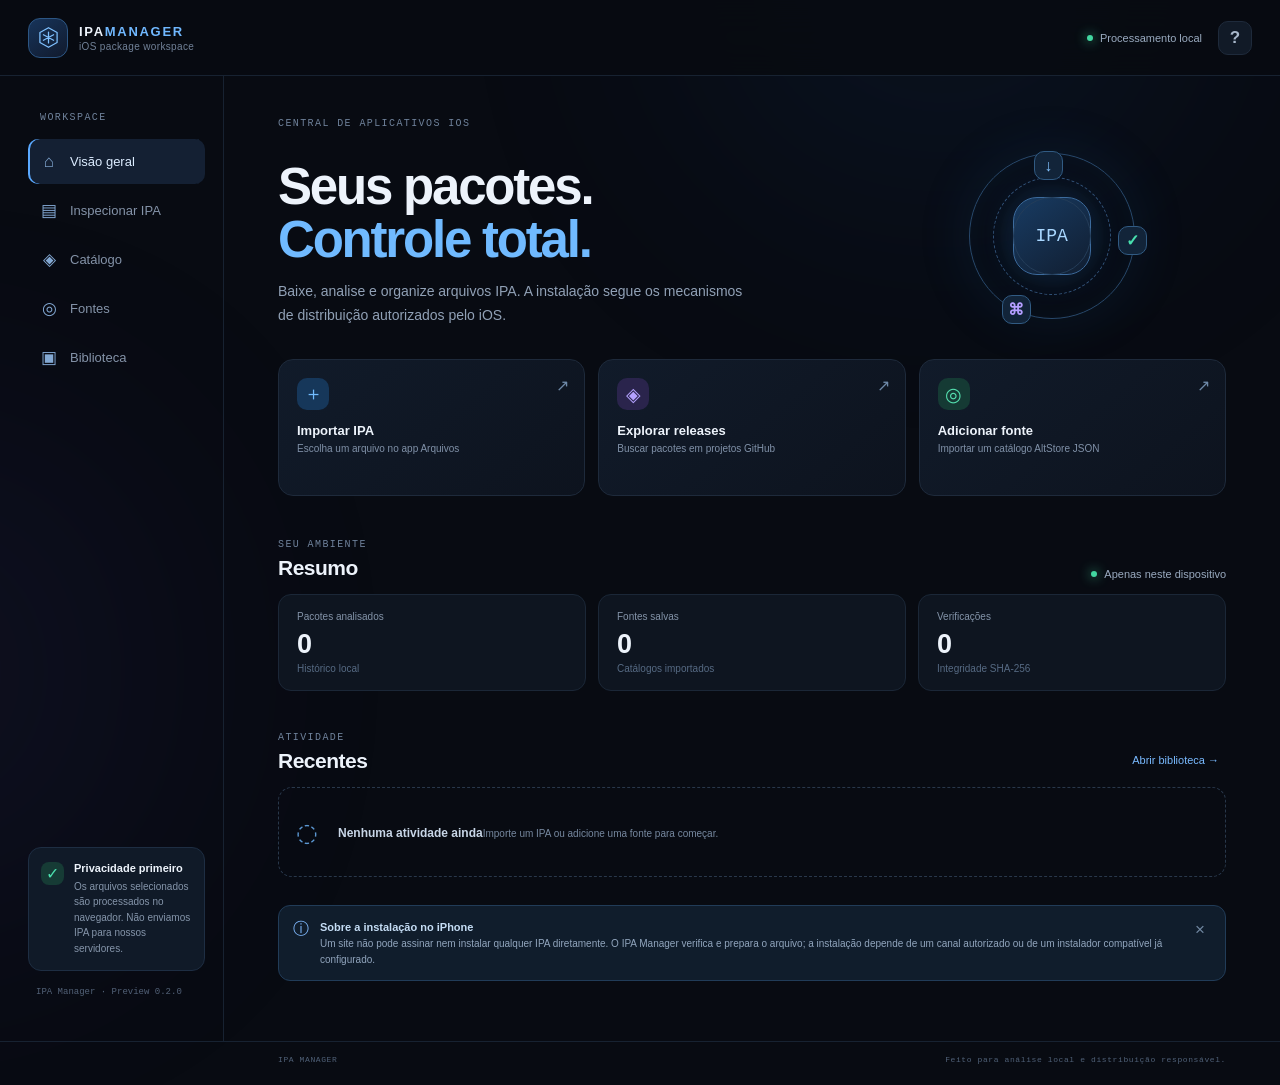
==== index.html @ 4d13b47d "feat: harden IPA engine and gate managed distribution" ====
<!doctype html>
<html lang="pt-BR">
<head>
  <meta charset="utf-8">
  <meta name="viewport" content="width=device-width, initial-scale=1, viewport-fit=cover">
  <meta name="theme-color" content="#080b12">
  <meta name="description" content="Local iOS IPA manager: inspect, extract app bundles, rebuild ZIP-based IPA packages, and share files from your browser.">
  <link rel="manifest" href="manifest.webmanifest">
  <link rel="icon" href="icon.svg" type="image/svg+xml">
  <link rel="apple-touch-icon" href="icon-180.png">
  <link rel="stylesheet" href="styles.css">
  <title>IPA Manager</title>
</head>
<body>
  <div class="ambient ambient-a"></div><div class="ambient ambient-b"></div>
  <header class="topbar">
    <a class="brand" href="#home" aria-label="IPA Manager início">
      <span class="brand-mark"><svg viewBox="0 0 32 32" aria-hidden="true"><path d="M16 3.5 27 9.7v12.6L16 28.5 5 22.3V9.7L16 3.5Z"/><path d="M16 9v14M9.5 12.5l13 7M22.5 12.5l-13 7"/></svg></span>
      <span><strong>IPA<span>MANAGER</span></strong><small>iOS package workspace</small></span>
    </a>
    <div class="top-actions"><span class="privacy-pill"><i></i> Processamento local</span><button class="icon-button" id="helpTop" aria-label="Ajuda" title="Ajuda">?</button></div>
  </header>

  <main class="shell">
    <aside class="sidebar">
      <div class="nav-label">WORKSPACE</div>
      <button class="nav-item active" data-view="home"><span class="nav-icon">⌂</span> Visão geral</button>
      <button class="nav-item" data-view="inspect"><span class="nav-icon">▤</span> Inspecionar IPA</button>
      <button class="nav-item" data-view="catalog"><span class="nav-icon">◈</span> Catálogo</button>
      <button class="nav-item" data-view="sources"><span class="nav-icon">◎</span> Fontes</button>
      <button class="nav-item" data-view="library"><span class="nav-icon">▣</span> Biblioteca</button>
      <div class="sidebar-bottom"><div class="side-note"><span class="shield">✓</span><div><b>Privacidade primeiro</b><small>Os arquivos selecionados são processados no navegador. Não enviamos IPA para nossos servidores.</small></div></div><span class="version">IPA Manager · Preview 0.2.0</span></div>
    </aside>

    <section class="content">
      <section class="view active" id="view-home">
        <div class="eyebrow">CENTRAL DE APLICATIVOS IOS</div>
        <div class="hero-row"><div><h1>Seus pacotes.<br><em>Controle total.</em></h1><p class="hero-copy">Baixe, analise e organize arquivos IPA. A instalação segue os mecanismos de distribuição autorizados pelo iOS.</p></div><div class="hero-orbit" aria-hidden="true"><div class="orbit-ring"></div><div class="orbit-core">IPA</div><span class="orbit-node node-one">↓</span><span class="orbit-node node-two">✓</span><span class="orbit-node node-three">⌘</span></div></div>
        <div class="action-grid">
          <button class="action-card" id="homeImport"><span class="action-symbol blue">＋</span><b>Importar IPA</b><small>Escolha um arquivo no app Arquivos</small><span class="card-arrow">↗</span></button>
          <button class="action-card" data-goto="catalog"><span class="action-symbol violet">◈</span><b>Explorar releases</b><small>Buscar pacotes em projetos GitHub</small><span class="card-arrow">↗</span></button>
          <button class="action-card" data-goto="sources"><span class="action-symbol green">◎</span><b>Adicionar fonte</b><small>Importar um catálogo AltStore JSON</small><span class="card-arrow">↗</span></button>
        </div>
        <div class="section-heading"><div><span class="eyebrow">SEU AMBIENTE</span><h2>Resumo</h2></div><span class="local-tag"><i></i> Apenas neste dispositivo</span></div>
        <div class="stats-grid"><div class="stat-card"><span>Pacotes analisados</span><b id="statInspected">0</b><small>Histórico local</small></div><div class="stat-card"><span>Fontes salvas</span><b id="statSources">0</b><small>Catálogos importados</small></div><div class="stat-card"><span>Verificações</span><b id="statChecks">0</b><small>Integridade SHA-256</small></div></div>
        <div class="section-heading recent-heading"><div><span class="eyebrow">ATIVIDADE</span><h2>Recentes</h2></div><button class="text-button" data-goto="library">Abrir biblioteca →</button></div>
        <div class="recent-list" id="recentList"><div class="empty-state compact"><span class="empty-icon">◌</span><div><b>Nenhuma atividade ainda</b><small>Importe um IPA ou adicione uma fonte para começar.</small></div></div></div>
        <div class="notice info-notice"><span>ⓘ</span><p><b>Sobre a instalação no iPhone</b><br>Um site não pode assinar nem instalar qualquer IPA diretamente. O IPA Manager verifica e prepara o arquivo; a instalação depende de um canal autorizado ou de um instalador compatível já configurado.</p><button class="notice-close" aria-label="Fechar aviso">×</button></div>
      </section>

      <section class="view" id="view-inspect">
        <div class="page-heading"><div><div class="eyebrow">ANÁLISE LOCAL</div><h1>Inspecionar IPA</h1><p>Leia a estrutura do pacote, os metadados e os indicadores de assinatura sem enviar o arquivo para a internet.</p></div><span class="page-icon">▤</span></div>
        <div class="dropzone" id="dropzone"><input id="ipaFile" type="file" accept=".ipa,application/octet-stream,application/zip" hidden><div class="upload-icon">↑</div><b>Selecione um arquivo IPA</b><span>Toque para abrir o app Arquivos no iPhone</span><small>O arquivo permanece no seu dispositivo · Limite recomendado: 500 MB</small><button class="primary-button" id="chooseFile">Escolher arquivo</button></div>
        <div class="file-panel hidden" id="filePanel">
          <div class="file-header"><div class="file-app-icon">IPA</div><div class="file-main"><b id="fileName">arquivo.ipa</b><small id="fileSize">—</small></div><button id="removeFile" class="icon-button" title="Remover arquivo">×</button></div>
          <div class="file-actions"><button class="secondary-button" id="saveIpa">Salvar IPA original</button><button class="primary-button" id="shareIpa">Compartilhar IPA</button></div>
          <div class="file-actions build-actions"><button class="secondary-button" id="extractApp">Extrair aplicativo (.app)</button><button class="secondary-button" id="rebuildIpa">Reconstruir IPA</button></div>
          <div id="appExportPanel" class="signature-card output-panel hidden"><strong id="appExportTitle">Bundle .app preparado</strong><p id="appExportDescription">Os arquivos serão organizados em uma pasta .app dentro de um arquivo ZIP.</p><div class="file-actions"><button class="secondary-button" id="saveAppBundle">Salvar .app.zip</button><button class="primary-button" id="shareAppBundle">Compartilhar .app.zip</button></div></div>
          <div id="rebuiltPanel" class="signature-card output-panel hidden"><strong id="rebuiltTitle">IPA reconstruído</strong><p id="rebuiltDescription">O pacote será reconstruído a partir das entradas do IPA original.</p><div class="file-actions"><button class="secondary-button" id="saveRebuiltIpa">Salvar IPA reconstruído</button><button class="primary-button" id="shareRebuiltIpa">Compartilhar IPA reconstruído</button></div><small class="output-warning">A reconstrução do contêiner não assina, re-assina nem corrige o aplicativo. A instalação continua dependendo de assinatura, provisionamento e compatibilidade aceitos pelo iOS.</small></div>
          <section class="install-assist signature-card" id="managedDistributionPanel" aria-labelledby="managedDistributionTitle">
            <div class="install-assist-heading"><div><span class="eyebrow">DISTRIBUIÇÃO OFICIAL</span><strong id="managedDistributionTitle">Instalação gerenciada pelo IPA Manager</strong></div><span class="install-state" id="managedInstallStatus">DESATIVADA</span></div>
            <p>O recurso de instalação própria depende de um aplicativo iOS nativo com MarketplaceKit, entitlement concedido pela Apple e serviços de licença e distribuição configurados. Nenhuma instalação será simulada nesta versão web.</p>
            <div class="install-option">
              <div><b>Estado da integração</b><small id="managedInstallDescription">Aguardando autorização do Alternative App Marketplace Entitlement, implementação nativa SwiftUI/MarketplaceKit e configuração do App License Delivery SDK. Até lá, o IPA Manager continua oferecendo importação, análise, extração, reconstrução e exportação local.</small></div>
              <button class="secondary-button" id="managedInstallButton" type="button" disabled aria-disabled="true">Instalação gerenciada indisponível</button>
            </div>
            <div class="installer-links">
              <a href="https://developer.apple.com/br/support/alternative-app-marketplace-br/" target="_blank" rel="noopener">Requisitos do marketplace no Brasil ↗</a>
              <a href="https://developer.apple.com/documentation/marketplacekit" target="_blank" rel="noopener">MarketplaceKit ↗</a>
              <a href="https://developer.apple.com/documentation/marketplacekit/applibrary" target="_blank" rel="noopener">AppLibrary ↗</a>
              <a href="https://developer.apple.com/documentation/AppLicenseDeliverySDK" target="_blank" rel="noopener">App License Delivery SDK ↗</a>
            </div>
            <div class="install-footnote"><b>Feature flags:</b> distribuição, instalação gerenciada, inventário de apps instalados e atualizações automáticas permanecem desabilitados em <strong>feature-flags.js</strong>. A ativação exige autorização e implementação nativa verificável; editar a flag isoladamente não habilita a instalação.</div>
          </section>
          <p class="tool-note">A extração gera um ZIP que contém a pasta <code>NomeDoApp.app/</code>; use Arquivos para descompactá-lo. Para importar em um instalador, compartilhe ou salve o arquivo <code>.ipa</code> original.</p>
          <div class="progress-track hidden" id="progressTrack"><div id="progressBar"></div></div><div class="status-line" id="fileStatus">Aguardando análise…</div>
          <div class="metadata-grid" id="metadataGrid"></div>
          <div class="section-heading inner-heading"><div><span class="eyebrow">CONTEÚDO DO PACOTE</span><h2>Estrutura</h2></div><span id="entryCount" class="count-pill">0 itens</span></div>
          <div class="entry-tools"><input id="entrySearch" type="search" placeholder="Filtrar arquivos…"><select id="entryFilter" aria-label="Filtrar tipo"><option value="all">Todos os itens</option><option value="app">App bundle</option><option value="signature">Assinatura</option><option value="plist">Property lists</option><option value="framework">Frameworks</option></select></div>
          <div class="entry-list" id="entryList"></div>
          <div class="verify-row"><div><b>Integridade SHA-256</b><small>Calcule o hash completo do IPA e compare com um valor conhecido.</small></div><button class="secondary-button" id="hashButton">Calcular hash</button></div>
          <div class="hash-result hidden" id="hashResult"><span>SHA-256</span><code id="hashValue"></code><button class="text-button" id="copyHash">Copiar</button></div>
          <div class="signature-card" id="signatureCard"></div>
        </div>
        <div class="section-heading"><div><span class="eyebrow">RECURSOS</span><h2>O que a análise consegue confirmar</h2></div></div>
        <div class="capability-grid"><div><span>01</span><b>Estrutura ZIP</b><small>Diretórios, caminhos, tamanhos e métodos de compressão.</small></div><div><span>02</span><b>Metadados</b><small>Bundle ID, versão, nome e versão mínima do iOS.</small></div><div><span>03</span><b>Indicadores</b><small>Presença de arquivos de assinatura e perfil de provisionamento.</small></div><div><span>04</span><b>Integridade</b><small>SHA-256 e CRC dos arquivos que forem lidos.</small></div></div>
      </section>

      <section class="view" id="view-catalog">
        <div class="page-heading"><div><div class="eyebrow">REPOSITÓRIOS E RELEASES</div><h1>Catálogo</h1><p>Encontre versões publicadas por desenvolvedores e projetos. Confira a origem antes de baixar.</p></div><span class="page-icon">◈</span></div>
        <div class="search-card"><label for="repoInput">Repositório GitHub</label><div class="search-line"><span class="github-mark">⌘</span><input id="repoInput" placeholder="ex.: NuvioMedia/NuvioMobile" autocomplete="off"><button class="primary-button" id="searchRepo">Buscar</button></div><div class="hint">Informe o formato proprietário/repositório. Não é necessário token para repositórios públicos.</div></div>
        <div class="quick-projects"><span class="eyebrow">PROJETO EM DESTAQUE</span><button class="project-chip" data-repo="NuvioMedia/NuvioMobile"><span class="nuvio-dot">N</span><span><b>Nuvio Mobile</b><small>Releases oficiais</small></span><span>↗</span></button></div>
        <div id="releaseResults" class="release-results"><div class="empty-state"><span class="empty-icon">⌕</span><b>Pesquise um repositório</b><small>As versões públicas e os ativos serão listados aqui.</small></div></div>
      </section>

      <section class="view" id="view-sources">
        <div class="page-heading"><div><div class="eyebrow">CATÁLOGOS COMPATÍVEIS</div><h1>Fontes</h1><p>Adicione feeds no formato AltStore JSON para consultar apps e versões. A fonte não concede autorização de instalação.</p></div><span class="page-icon">◎</span></div>
        <div class="search-card"><label for="sourceUrl">URL pública da fonte</label><div class="search-line"><span class="url-mark">↗</span><input id="sourceUrl" type="url" placeholder="https://exemplo.com/source.json" autocomplete="url"><button class="primary-button" id="addSource">Adicionar</button></div><div class="hint">Aceitamos fontes HTTPS no formato AltStore. Não insira senha, Apple ID ou token privado.</div></div>
        <div class="source-feature"><div class="source-logo">N</div><div class="source-copy"><span class="eyebrow">FONTE OFICIAL</span><b>Nuvio Mobile</b><small>Feed mantido pelo projeto NuvioMedia no GitHub.</small><code>raw.githubusercontent.com/NuvioMedia/…/store.json</code></div><button class="secondary-button" id="addNuvio">Adicionar</button></div>
        <div class="section-heading"><div><span class="eyebrow">SUAS FONTES</span><h2>Catálogos adicionados</h2></div><span class="count-pill" id="sourceCount">0 fontes</span></div>
        <div id="sourcesList" class="source-list"><div class="empty-state compact"><span class="empty-icon">◎</span><div><b>Sem fontes adicionadas</b><small>Adicione um catálogo público para listar aplicativos.</small></div></div></div>
      </section>

      <section class="view" id="view-library">
        <div class="page-heading"><div><div class="eyebrow">ARQUIVOS E HISTÓRICO</div><h1>Biblioteca</h1><p>Consulte os pacotes analisados e as fontes que você salvou neste dispositivo.</p></div><span class="page-icon">▣</span></div>
        <div class="library-tabs"><button class="active" data-library-tab="packages">Pacotes</button><button data-library-tab="sources">Fontes salvas</button><button data-library-tab="activity">Atividade</button></div>
        <div id="libraryContent"></div>
        <div class="library-foot"><button class="text-button danger-text" id="clearHistory">Limpar histórico local</button><small>Isso apaga apenas os registros deste navegador.</small></div>
      </section>

      <section class="view" id="view-help">
        <div class="page-heading"><div><div class="eyebrow">LIMITES E INSTALAÇÃO</div><h1>Central de ajuda</h1><p>O que funciona diretamente no iPhone, o que depende do iOS e como interpretar os resultados.</p></div><span class="page-icon">?</span></div>
        <div class="help-section"><h2>O IPA Manager instala um IPA sozinho?</h2><p>Não nesta versão. A instalação gerenciada está desabilitada até existir um app nativo autorizado pela Apple, com MarketplaceKit, AppLibrary e App License Delivery SDK configurados. A versão PWA continua focada em operações locais e não encaminha a instalação para ferramentas externas.</p></div>
        <div class="help-section"><h2>O que mudou no Brasil?</h2><p>A Apple passou a oferecer distribuição alternativa no Brasil com iOS 26.5. Marketplaces alternativos e distribuição pela web exigem autorização da Apple e apps autenticados/notarizados. Um catálogo JSON comum não é automaticamente um marketplace autorizado.</p><a class="external-link" href="https://developer.apple.com/support/app-distribution-in-brazil/" target="_blank" rel="noopener">Documentação para desenvolvedores da Apple ↗</a></div>
        <div class="help-section"><h2>Por que a instalação gerenciada está desabilitada?</h2><p>O Brasil permite marketplaces alternativos no iOS 26.5 ou posterior, mas a Apple exige autorização específica, inscrição empresarial no Apple Developer Program e requisitos contínuos de segurança, moderação e elegibilidade. Sem o entitlement, o aplicativo nativo e o servidor de licenças, o IPA Manager não pode apresentar uma instalação própria como funcional.</p><a class="external-link" href="https://developer.apple.com/br/support/alternative-app-marketplace-br/" target="_blank" rel="noopener">Requisitos oficiais da Apple ↗</a></div>
        <div class="help-section"><h2>O que fazem “Extrair aplicativo” e “Reconstruir IPA”?</h2><p>“Extrair aplicativo (.app)” cria um ZIP com a hierarquia completa do bundle em uma pasta de mesmo nome, por exemplo <code>Nuvio.app/</code>. O app Arquivos pode descompactar esse ZIP. “Reconstruir IPA” reempacota as entradas do IPA original em um novo contêiner ZIP, verificando o CRC-32 de cada arquivo e preservando os atributos Unix disponíveis no arquivo original. Nenhuma dessas ações assina, re-assina, instala ou repara um aplicativo.</p></div>
        <div class="help-section"><h2>O que significa “assinatura detectada”?</h2><p>Significa apenas que foram encontrados arquivos associados a assinatura, como <code>_CodeSignature/CodeResources</code> ou <code>embedded.mobileprovision</code>. O IPA Manager não valida a cadeia criptográfica da assinatura, não verifica o estado do certificado nos servidores Apple e não garante que o iOS aceitará a instalação.</p></div>
        <div class="help-section"><h2>Privacidade</h2><p>O IPA selecionado é processado localmente. As únicas operações de rede são as que você inicia para consultar repositórios, fontes e baixar arquivos. O aplicativo não solicita Apple ID, senha, certificado privado ou UDID do dispositivo.</p></div>
      </section>
    </section>
  </main>

  <nav class="mobile-nav" aria-label="Navegação principal"><button class="active" data-view="home"><span>⌂</span>Início</button><button data-view="inspect"><span>▤</span>Inspecionar</button><button data-view="catalog"><span>◈</span>Catálogo</button><button data-view="sources"><span>◎</span>Fontes</button><button data-view="library"><span>▣</span>Biblioteca</button></nav>
  <div id="toast" class="toast" role="status" aria-live="polite"></div>
  <dialog id="entryDialog" class="modal"><form method="dialog"><div class="modal-head"><div><span class="eyebrow">ARQUIVO DO IPA</span><h2 id="entryTitle">Detalhes do arquivo</h2></div><button class="icon-button" aria-label="Fechar">×</button></div><div id="entryDetails" class="modal-body"></div><div class="modal-actions"><button class="secondary-button" value="cancel">Fechar</button><button type="button" class="primary-button" id="downloadEntry">Exportar arquivo</button><button type="button" class="primary-button hidden" id="shareEntry">Compartilhar</button></div></form></dialog>
  <footer class="footer"><span>IPA MANAGER</span><span>Feito para análise local e distribuição responsável.</span></footer>
  <script src="zip-engine.js" defer></script>
  <script src="feature-flags.js" defer></script>
  <script src="app.js" defer></script>
</body>
</html>
---- styles.css ----
:root{color-scheme:dark;--bg:#080b12;--panel:#0e1420;--panel2:#111a28;--line:#1e2a3b;--text:#edf3fb;--muted:#8290a5;--blue:#57a7ff;--violet:#9a81ff;--green:#43d6a0;--red:#ff737d;--radius:18px;font-family:-apple-system,BlinkMacSystemFont,'Segoe UI',sans-serif}*{box-sizing:border-box}body{margin:0;background:var(--bg);color:var(--text);min-height:100vh;overflow-x:hidden}button,input,select{font:inherit}button{cursor:pointer;color:inherit}.ambient{position:fixed;width:420px;height:420px;filter:blur(140px);opacity:.13;pointer-events:none;z-index:-1;border-radius:50%}.ambient-a{background:#256ac6;top:-250px;right:10%}.ambient-b{background:#6146c8;bottom:2%;left:-300px}.topbar{height:76px;border-bottom:1px solid #172231;display:flex;align-items:center;justify-content:space-between;padding:0 max(28px,calc((100vw - 1400px)/2));position:sticky;top:0;z-index:5;background:#080b12ed;backdrop-filter:blur(18px)}.brand{display:flex;align-items:center;gap:11px;text-decoration:none;color:inherit}.brand-mark{width:40px;height:40px;border-radius:12px;background:linear-gradient(145deg,#17345a,#111a2d);border:1px solid #2c5684;display:grid;place-items:center}.brand-mark svg{width:25px;fill:none;stroke:#7fc1ff;stroke-width:1.6;stroke-linecap:round;stroke-linejoin:round}.brand strong{font-size:13px;letter-spacing:1.7px;display:block}.brand strong span{color:#70b8ff}.brand small{font-size:10px;letter-spacing:.35px;color:#718198;display:block;margin-top:2px}.top-actions{display:flex;align-items:center;gap:16px}.privacy-pill,.local-tag{font-size:11px;color:#9aabc0;display:flex;align-items:center;gap:7px}.privacy-pill i,.local-tag i{width:6px;height:6px;background:#42d6a0;border-radius:50%;box-shadow:0 0 12px #42d6a0}.icon-button{width:34px;height:34px;border:1px solid var(--line);border-radius:10px;background:#111a27;color:#a9b8cb;font-weight:700;font-size:17px;display:grid;place-items:center}.shell{max-width:1400px;margin:auto;display:grid;grid-template-columns:224px minmax(0,1fr);min-height:calc(100vh - 130px)}.sidebar{padding:36px 18px 28px 28px;border-right:1px solid #172231;display:flex;flex-direction:column;min-height:calc(100vh - 130px)}.nav-label,.eyebrow{color:#6f829b;font-family:ui-monospace,SFMono-Regular,Menlo,monospace;font-size:10px;letter-spacing:1.4px}.nav-label{padding:0 12px 14px}.nav-item{height:45px;border:0;background:none;text-align:left;color:#8493a8;border-radius:10px;padding:0 12px;display:flex;align-items:center;gap:12px;font-size:13px;margin:2px 0}.nav-item:hover,.nav-item.active{background:#142033;color:#dcecff}.nav-item.active{box-shadow:inset 2px 0 #5aa9ff}.nav-icon{font-size:17px;width:18px;text-align:center;color:#83a9d4}.sidebar-bottom{margin-top:auto}.side-note{padding:14px 12px;background:#101a28;border:1px solid #1e2e43;border-radius:13px;display:flex;gap:10px}.shield{width:23px;height:23px;display:grid;place-items:center;border-radius:8px;background:#163b35;color:#4ce0ae;flex:none}.side-note b{font-size:11px;display:block}.side-note small{font-size:10px;color:#8595aa;line-height:1.55;display:block;margin-top:5px}.version{display:block;color:#526177;font:9px ui-monospace,SFMono-Regular,Menlo,monospace;margin:16px 8px}.content{padding:42px 54px 60px;min-width:0}.view{display:none;max-width:1040px;margin:auto;animation:appear .22s ease}.view.active{display:block}@keyframes appear{from{opacity:0;transform:translateY(5px)}to{opacity:1;transform:none}}.hero-row{display:flex;justify-content:space-between;align-items:center;min-height:230px;padding:10px 14px 26px 0}.hero-row h1,.page-heading h1{font-size:clamp(34px,4.1vw,51px);line-height:1.04;letter-spacing:-2.2px;margin:15px 0 14px}.hero-row h1 em{font-style:normal;color:#70baff}.hero-copy{font-size:14px;line-height:1.7;color:#91a1b6;max-width:475px;margin:0}.hero-orbit{width:190px;height:190px;position:relative;margin-right:7%;display:grid;place-items:center}.orbit-ring{position:absolute;inset:12px;border:1px solid #28496c;border-radius:50%;box-shadow:0 0 55px #1b5a9a24,inset 0 0 35px #1b5a9a16}.orbit-ring:before,.orbit-ring:after{content:'';position:absolute;inset:23px;border:1px dashed #315277;border-radius:50%}.orbit-ring:after{inset:43px;border-style:solid;border-color:#243d59}.orbit-core{width:78px;height:78px;border-radius:24px;background:linear-gradient(145deg,#183b62,#111e31);border:1px solid #3c6b9d;display:grid;place-items:center;color:#a9d7ff;font:18px ui-monospace,SFMono-Regular,Menlo,monospace;box-shadow:0 0 36px #2585db40}.orbit-node{position:absolute;width:29px;height:29px;border-radius:10px;background:#122439;border:1px solid #315b83;display:grid;place-items:center;color:#83c3ff;font-weight:700}.node-one{top:10px;left:77px}.node-two{right:0;top:85px;color:#48dfae}.node-three{bottom:7px;left:45px;color:#b49eff}.action-grid{display:grid;grid-template-columns:repeat(3,1fr);gap:13px}.action-card{position:relative;text-align:left;border:1px solid var(--line);border-radius:15px;background:linear-gradient(140deg,#111b2a,#0d131e);padding:18px;min-height:137px;display:flex;flex-direction:column;align-items:flex-start;transition:.18s}.action-card:hover{border-color:#3a6289;transform:translateY(-2px)}.action-symbol{width:32px;height:32px;border-radius:10px;display:grid;place-items:center;font-size:19px;margin-bottom:13px}.action-symbol.blue{background:#16375a;color:#72bcff}.action-symbol.violet{background:#2a244c;color:#b4a1ff}.action-symbol.green{background:#153a34;color:#55e1b0}.action-card b{font-size:13px}.action-card small{color:#8091a8;font-size:10px;margin-top:5px}.card-arrow{position:absolute;right:15px;top:16px;color:#6e89a8}.section-heading{display:flex;align-items:end;justify-content:space-between;margin:37px 0 14px}.section-heading h2{font-size:21px;margin:5px 0 0;letter-spacing:-.5px}.stats-grid{display:grid;grid-template-columns:repeat(3,1fr);gap:12px}.stat-card{background:#0e1520;border:1px solid #1b2737;border-radius:13px;padding:16px 18px}.stat-card span,.stat-card small{display:block;font-size:10px;color:#8494a9}.stat-card b{font-size:27px;display:block;margin:7px 0 3px}.stat-card small{color:#566a83}.recent-heading{margin-top:35px}.text-button{border:0;background:none;color:#79baff;font-size:11px;padding:7px}.text-button:hover{text-decoration:underline}.recent-list,.source-list,.entry-list,.release-results{display:flex;flex-direction:column;gap:8px}.empty-state{border:1px dashed #29384b;border-radius:14px;min-height:180px;display:flex;flex-direction:column;align-items:center;justify-content:center;text-align:center;color:#8494a9;padding:24px}.empty-state.compact{min-height:90px;flex-direction:row;gap:12px;justify-content:flex-start;text-align:left;padding:17px}.empty-state b{font-size:12px;color:#c8d6e7}.empty-state small{font-size:10px;color:#76889f;margin-top:5px}.empty-icon{font-size:25px;color:#5c98d3;margin-bottom:8px}.compact .empty-icon{margin:0 8px 0 0}.notice{display:flex;align-items:flex-start;gap:11px;padding:13px 14px;border-radius:12px;margin-top:28px}.info-notice{background:#101d2c;border:1px solid #213c58;color:#80baff}.notice p{font-size:10px;color:#91a5bd;line-height:1.55;margin:0;flex:1}.notice p b{color:#c5ddf5;font-size:11px}.notice-close{border:0;background:none;color:#7188a2;font-size:17px}.page-heading{display:flex;justify-content:space-between;align-items:center;margin-bottom:29px}.page-heading h1{font-size:36px;margin:11px 0}.page-heading p{font-size:12px;color:#91a1b6;max-width:580px;line-height:1.7;margin:0}.page-icon{width:53px;height:53px;border-radius:16px;border:1px solid #294767;background:#132338;color:#83bfff;display:grid;place-items:center;font-size:24px}.dropzone{border:1px dashed #3b5878;border-radius:17px;min-height:238px;background:linear-gradient(145deg,#0f1b2a,#0c131e);display:flex;flex-direction:column;align-items:center;justify-content:center;gap:8px;text-align:center;padding:22px;transition:.2s}.dropzone.dragging{border-color:#6dbaff;background:#13243a}.upload-icon{width:43px;height:43px;border-radius:13px;background:#17395d;color:#8ecaff;display:grid;place-items:center;font-size:25px;margin-bottom:5px}.dropzone b{font-size:15px}.dropzone span{font-size:11px;color:#9aaac0}.dropzone small{font-size:9px;color:#677a93;margin:2px 0 8px}.primary-button,.secondary-button{border:1px solid #3470a6;background:linear-gradient(180deg,#2465a2,#1b4d7b);border-radius:9px;padding:9px 15px;color:#e4f3ff;font-size:11px;font-weight:700;white-space:nowrap}.primary-button:hover{filter:brightness(1.15)}.secondary-button{background:#142337;border-color:#304964;color:#b6d9fa}.hidden{display:none!important}.file-panel{border:1px solid var(--line);background:#0c131e;border-radius:16px;padding:19px;margin-top:16px}.file-actions{display:flex;justify-content:flex-end;gap:8px;margin:14px 0 4px}.file-header{display:flex;align-items:center;gap:12px}.file-app-icon{width:43px;height:43px;border-radius:12px;background:#17395c;border:1px solid #2e5881;display:grid;place-items:center;color:#8cc8ff;font:11px ui-monospace,SFMono-Regular,Menlo,monospace}.file-main{flex:1;min-width:0}.file-main b{display:block;font-size:13px;overflow:hidden;text-overflow:ellipsis;white-space:nowrap}.file-main small{display:block;font-size:10px;color:#7c8da4;margin-top:4px}.progress-track{height:4px;background:#1d2b3d;border-radius:5px;margin:17px 0 10px;overflow:hidden}.progress-track div{height:100%;width:0;background:#54a9ff;transition:width .15s}.status-line{font-size:10px;color:#79baff;margin:13px 0}.metadata-grid{display:grid;grid-template-columns:repeat(4,1fr);gap:8px}.meta-box{padding:11px;background:#111b29;border:1px solid #1c2c40;border-radius:10px;min-width:0}.meta-box span{font-size:9px;display:block;color:#72849b}.meta-box b{font-size:11px;display:block;margin-top:6px;word-break:break-word}.inner-heading{margin:24px 0 12px}.inner-heading h2{font-size:17px}.count-pill{border:1px solid #263a51;background:#111c2a;color:#8ca9c7;padding:5px 9px;border-radius:20px;font:9px ui-monospace,SFMono-Regular,Menlo,monospace}.entry-tools{display:flex;gap:8px;margin:10px 0}.entry-tools input,.entry-tools select,.search-line input{background:#0a111a;border:1px solid #273548;border-radius:9px;color:#e3edf8;padding:10px 12px;min-width:0;outline:none;font-size:11px}.entry-tools input{flex:1}.entry-tools select{width:155px}.entry-tools input:focus,.entry-tools select:focus,.search-line input:focus{border-color:#579ada}.entry-row{display:flex;align-items:center;gap:10px;padding:10px 12px;border-bottom:1px solid #1a2635;min-width:0}.entry-row:hover{background:#111d2b}.entry-type{width:27px;height:27px;border-radius:8px;display:grid;place-items:center;color:#8fc3f5;background:#152941;flex:none;font-size:12px}.entry-info{min-width:0;flex:1}.entry-info b{display:block;font-size:10px;overflow:hidden;text-overflow:ellipsis;white-space:nowrap}.entry-info small{display:block;color:#6f839b;font:9px ui-monospace,SFMono-Regular,Menlo,monospace;margin-top:3px}.entry-size{font:9px ui-monospace,SFMono-Regular,Menlo,monospace;color:#7b8da2;white-space:nowrap}.entry-open{border:0;background:none;color:#72b9ff;font-size:16px}.verify-row{display:flex;align-items:center;justify-content:space-between;border-top:1px solid #1d2938;margin-top:19px;padding-top:16px;gap:12px}.verify-row b{font-size:11px;display:block}.verify-row small{font-size:9px;color:#788ba3;display:block;margin-top:4px}.hash-result{margin-top:12px;background:#101c2b;border:1px solid #29435d;border-radius:10px;padding:11px;display:flex;align-items:center;gap:9px;flex-wrap:wrap}.hash-result span{font-size:9px;color:#8ca5c1}.hash-result code{font:9px ui-monospace,SFMono-Regular,Menlo,monospace;color:#a4d1ff;word-break:break-all;flex:1}.signature-card{margin-top:14px;padding:12px;border-radius:10px;background:#111b28;border:1px solid #26384d;color:#9ab0c9;font-size:10px;line-height:1.6}.signature-card strong{color:#d1e2f4}.capability-grid{display:grid;grid-template-columns:repeat(4,1fr);gap:10px}.capability-grid div{padding:13px;border:1px solid #1c2a3b;background:#0e1520;border-radius:12px}.capability-grid span{display:block;color:#5e9dd8;font:10px ui-monospace,SFMono-Regular,Menlo,monospace;margin-bottom:13px}.capability-grid b{display:block;font-size:11px}.capability-grid small{display:block;font-size:9px;line-height:1.55;color:#768ba3;margin-top:5px}.search-card{padding:18px;border:1px solid #203148;border-radius:15px;background:#0f1825}.search-card label{display:block;font-size:11px;font-weight:700;margin-bottom:10px}.search-line{display:flex;gap:9px;align-items:center}.search-line input{flex:1}.github-mark,.url-mark{width:34px;height:34px;display:grid;place-items:center;border-radius:9px;background:#16263a;color:#9fcaff;font-size:18px;flex:none}.hint{font-size:9px;color:#72849b;margin-top:9px}.quick-projects{margin:25px 0}.project-chip{display:flex;align-items:center;gap:11px;text-align:left;border:1px solid #1f3045;background:#0e1724;border-radius:12px;padding:11px 14px;margin-top:10px;width:100%;max-width:380px}.nuvio-dot{width:31px;height:31px;display:grid;place-items:center;background:#1d4e78;border-radius:9px;color:#fff;font-weight:700}.project-chip span:nth-child(2){flex:1}.project-chip b,.project-chip small{display:block}.project-chip b{font-size:11px}.project-chip small{font-size:9px;color:#7b8da4;margin-top:3px}.project-chip span:last-child{color:#79baff}.release-card,.source-card,.library-row{border:1px solid #203047;border-radius:13px;background:#0e1622;padding:14px}.release-top,.source-top{display:flex;align-items:flex-start;gap:12px}.release-title{flex:1;min-width:0}.release-title b{font-size:12px;display:block}.release-title small{font-size:9px;color:#7d8fa5;display:block;margin-top:4px}.release-badge{font:9px ui-monospace,SFMono-Regular,Menlo,monospace;color:#82c4ff;background:#142c45;border-radius:20px;padding:5px 8px}.asset-list{display:flex;flex-direction:column;gap:7px;margin-top:13px}.asset-row{display:flex;align-items:center;gap:8px;padding:8px 10px;background:#111e2d;border-radius:8px}.asset-row b{font-size:10px;flex:1;min-width:0;overflow:hidden;text-overflow:ellipsis}.asset-row small{font:9px ui-monospace,SFMono-Regular,Menlo,monospace;color:#8295ad}.asset-row a{font-size:10px;color:#78bdff;text-decoration:none;border:1px solid #31577b;border-radius:7px;padding:6px 9px}.source-feature{display:flex;gap:13px;align-items:center;padding:15px;border:1px solid #27415c;background:linear-gradient(120deg,#10243a,#111b2a);border-radius:13px;margin:15px 0 29px}.source-logo{width:39px;height:39px;background:#24639b;border-radius:12px;display:grid;place-items:center;font-weight:800}.source-copy{flex:1;min-width:0}.source-copy b,.source-copy small,.source-copy code{display:block}.source-copy b{font-size:12px;margin-top:4px}.source-copy small{font-size:9px;color:#8295aa;margin-top:3px}.source-copy code{font:8px ui-monospace,SFMono-Regular,Menlo,monospace;color:#66a9e8;margin-top:6px;overflow:hidden;text-overflow:ellipsis;white-space:nowrap}.source-card{display:flex;flex-wrap:wrap;align-items:center;gap:12px}.source-card .source-copy{flex:1}.source-card .source-copy b{margin:0}.source-card .source-copy small{word-break:break-all;line-height:1.5}.source-actions{display:flex;gap:6px}.source-actions button{font-size:10px}.library-tabs{display:flex;gap:5px;border-bottom:1px solid #243044;margin-bottom:17px}.library-tabs button{background:none;border:0;padding:10px 14px;color:#8294aa;font-size:11px;border-bottom:2px solid transparent}.library-tabs button.active{color:#a8d5ff;border-color:#65b5ff}.library-row{display:flex;align-items:center;gap:11px;margin-bottom:8px}.library-row .row-details{flex:1;min-width:0}.library-row b{font-size:11px;display:block}.library-row small{font-size:9px;color:#8292a7;display:block;margin-top:4px}.library-foot{display:flex;justify-content:space-between;align-items:center;margin-top:28px}.library-foot small{color:#647991;font-size:9px}.danger-text{color:#ff858d}.help-section{padding:18px 0;border-bottom:1px solid #1d2a3a}.help-section h2{font-size:15px;margin:0 0 9px}.help-section p,.help-section li{font-size:11px;line-height:1.75;color:#91a1b6}.help-section ol{padding-left:19px}.external-link{color:#78baff;font-size:11px;text-decoration:none}.modal{width:min(590px,calc(100% - 28px));background:#0d1520;color:var(--text);border:1px solid #2c415b;border-radius:17px;padding:20px;box-shadow:0 30px 100px #000b}.modal::backdrop{background:#02050bd9;backdrop-filter:blur(7px)}.modal-head{display:flex;align-items:flex-start;justify-content:space-between}.modal-head h2{font-size:18px;margin:6px 0 0}.modal-body{margin:18px 0;max-height:55vh;overflow:auto}.detail-line{display:flex;justify-content:space-between;gap:14px;border-bottom:1px solid #1c2b3d;padding:9px 0;font-size:10px}.detail-line span{color:#8396ad}.detail-line b{font-weight:500;text-align:right;word-break:break-all}.modal-actions{display:flex;justify-content:flex-end;gap:7px;flex-wrap:wrap}.toast{position:fixed;bottom:25px;left:50%;transform:translate(-50%,20px);opacity:0;pointer-events:none;background:#17283a;border:1px solid #355474;color:#dbedff;padding:11px 16px;border-radius:11px;font-size:11px;box-shadow:0 15px 45px #0008;z-index:20;transition:.2s;max-width:calc(100vw - 30px)}.toast.show{opacity:1;transform:translate(-50%,0)}.footer{max-width:1400px;margin:auto;padding:13px 54px 21px 278px;border-top:1px solid #172231;color:#506178;display:flex;justify-content:space-between;font:8px ui-monospace,SFMono-Regular,Menlo,monospace;letter-spacing:.6px}.mobile-nav{display:none}
@media(max-width:900px){.shell{grid-template-columns:190px}.sidebar{padding-left:18px;padding-right:12px}.content{padding:34px 28px 52px}.footer{padding-left:230px;padding-right:28px}.hero-orbit{margin-right:0;transform:scale(.85)}.capability-grid{grid-template-columns:repeat(2,1fr)}}
@media(max-width:650px){.file-actions{justify-content:stretch}.file-actions button{flex:1}.topbar{height:62px;padding:0 17px}.privacy-pill{font-size:0}.privacy-pill i{width:8px;height:8px}.top-actions{gap:11px}.shell{display:block;min-height:calc(100vh - 120px)}.sidebar{display:none}.content{padding:25px 17px 94px}.hero-row{min-height:206px;padding:6px 0 20px}.hero-row h1{font-size:37px;letter-spacing:-1.7px}.hero-copy{font-size:11px;max-width:260px}.hero-orbit{width:130px;height:145px;transform:scale(.83);margin-right:-12px}.action-grid{grid-template-columns:1fr;gap:8px}.action-card{min-height:88px;padding:13px 14px 13px 60px;justify-content:center}.action-symbol{position:absolute;left:14px;top:24px;margin:0}.action-card b{font-size:12px}.action-card small{font-size:9px}.card-arrow{right:14px;top:36px}.section-heading{margin-top:28px}.section-heading h2{font-size:18px}.stats-grid{gap:7px}.stat-card{padding:12px 10px}.stat-card span{font-size:8px}.stat-card b{font-size:23px}.stat-card small{font-size:8px}.local-tag{font-size:0}.recent-heading{margin-top:29px}.notice{margin-top:20px}.page-heading h1{font-size:30px;letter-spacing:-1.3px}.page-heading p{font-size:10px}.page-icon{width:43px;height:43px;flex:none}.dropzone{min-height:225px}.metadata-grid{grid-template-columns:repeat(2,1fr)}.entry-tools{flex-direction:column}.entry-tools select{width:100%}.entry-size{display:none}.capability-grid{grid-template-columns:repeat(2,1fr)}.search-line{flex-wrap:wrap}.search-line input{min-width:0;width:calc(100% - 82px);flex:1}.search-line .primary-button{width:100%}.github-mark,.url-mark{display:none}.source-feature{align-items:flex-start;flex-wrap:wrap}.source-copy{min-width:calc(100% - 56px);}.source-feature .secondary-button{margin-left:52px}.source-card{align-items:flex-start;flex-wrap:wrap}.source-actions{width:100%;padding-left:51px}.library-foot{align-items:flex-start;flex-direction:column;gap:5px}.footer{padding:12px 18px 85px;gap:10px;font-size:7px}.mobile-nav{display:flex;position:fixed;bottom:0;left:0;right:0;z-index:10;height:66px;padding:6px 5px max(6px,env(safe-area-inset-bottom));background:#0a111cf5;border-top:1px solid #1c2a3c;backdrop-filter:blur(18px);justify-content:space-around}.mobile-nav button{border:0;background:none;color:#6f839c;font-size:8px;display:flex;flex-direction:column;align-items:center;gap:3px;min-width:54px}.mobile-nav button span{font-size:19px}.mobile-nav button.active{color:#8dc8ff}.mobile-nav button.active span{filter:drop-shadow(0 0 7px #3c8bd0)}.toast{bottom:80px}.modal-actions .primary-button{flex:1}.privacy-pill{margin-right:0}}

/* IPA extraction and archive rebuild controls */
.build-actions{margin-top:9px;flex-wrap:wrap}
.build-actions button{flex:1;min-width:190px}
.output-panel{margin-top:12px;padding:14px}
.output-panel p{font-size:10px;line-height:1.6;color:#94a8bf;margin:7px 0 11px}
.output-panel .file-actions{margin-top:8px;flex-wrap:wrap}
.output-panel .file-actions button{flex:1;min-width:145px}
.output-warning{display:block;color:#d3a7a7;font-size:9px;line-height:1.6;margin-top:10px}
.tool-note{color:#778ba3;font-size:9px;line-height:1.6;margin:10px 1px 0}
.tool-note code{color:#a8cff5}
@media(max-width:650px){.build-actions{flex-direction:column}.build-actions button,.output-panel .file-actions button{width:100%;min-width:0}.output-panel .file-actions{flex-direction:column}}


/* Assisted installation workflow */
.install-assist{margin-top:16px;padding:16px;background:linear-gradient(145deg,#101d2d,#111a27);border-color:#2c4763}
.install-assist-heading{display:flex;align-items:center;justify-content:space-between;gap:12px;margin-bottom:8px}
.install-assist-heading .eyebrow{display:block;margin:0 0 5px;color:#70b8f5}
.install-assist-heading strong{display:block;color:#e0edfa;font-size:14px}
.install-state{font-size:8px;color:#e7c68c;background:#332b1e;border:1px solid #58472c;border-radius:30px;padding:5px 8px;white-space:nowrap}
.install-assist>p{font-size:10px;line-height:1.65;color:#9aacc0;margin:8px 0 13px}
.install-option{padding:13px;margin-top:9px;border:1px solid #263c54;border-radius:11px;background:#0c1623}
.install-option>div b{display:block;color:#d8e8f8;font-size:11px}
.install-option>div small{display:block;color:#879bb2;font-size:9px;line-height:1.65;margin-top:5px}
.install-option>button{margin-top:11px}
.install-option label{display:block;color:#9fb2c8;font-size:9px;margin:12px 0 6px}
.install-option input{width:100%;padding:10px 11px;border-radius:8px;background:#080f19;border:1px solid #30465f;color:#e3effb;font-size:11px;outline:none}
.install-option input:focus{border-color:#66aef1;box-shadow:0 0 0 2px #438ac522}
.install-option .output-warning{margin-top:8px}
.installer-links{display:flex;flex-wrap:wrap;gap:13px;margin:13px 1px 5px}
.installer-links a{font-size:9px;color:#83c2fa;text-decoration:none}
.install-footnote{margin-top:12px;padding:11px;border-radius:9px;background:#0a121d;color:#8296ae;font-size:9px;line-height:1.7}
.install-footnote b{color:#b8cee4}
.sidestore-install-button{margin:6px 0 2px;font-size:9px;padding:6px 8px}
@media(max-width:650px){.install-assist{padding:13px}.install-assist-heading{align-items:flex-start;flex-direction:column}.install-state{white-space:normal}.install-option>button{width:100%}.installer-links{flex-direction:column;gap:8px}}

/* Marketplace distribution remains visibly unavailable until Apple authorization and native implementation exist. */
.install-assist{margin-top:16px;padding:16px;background:linear-gradient(145deg,#101d2d,#111a27);border-color:#2c4763}
.install-assist-heading{display:flex;align-items:center;justify-content:space-between;gap:12px;margin-bottom:8px}
.install-assist-heading .eyebrow{display:block;margin:0 0 5px;color:#70b8f5}
.install-assist-heading strong{display:block;color:#e0edfa;font-size:14px}
.install-state{font-size:8px;color:#e7c68c;background:#332b1e;border:1px solid #58472c;border-radius:30px;padding:5px 8px;white-space:nowrap}
.install-assist>p{font-size:10px;line-height:1.65;color:#9aacc0;margin:8px 0 13px}
.install-option{padding:13px;margin-top:9px;border:1px solid #263c54;border-radius:11px;background:#0c1623}
.install-option>div b{display:block;color:#d8e8f8;font-size:11px}
.install-option>div small{display:block;color:#879bb2;font-size:9px;line-height:1.65;margin-top:5px}
.install-option>button{margin-top:11px}
.install-option>button:disabled{opacity:.55;cursor:not-allowed}
.installer-links{display:flex;flex-wrap:wrap;gap:13px;margin:13px 1px 5px}
.installer-links a{font-size:9px;color:#83c2fa;text-decoration:none}
.install-footnote{margin-top:12px;padding:11px;border-radius:9px;background:#0a121d;color:#8296ae;font-size:9px;line-height:1.7}
.install-footnote b{color:#b8cee4}
.install-footnote strong{color:#c5d8ea}
@media(max-width:650px){.install-assist{padding:13px}.install-assist-heading{align-items:flex-start;flex-direction:column}.install-state{white-space:normal}.install-option>button{width:100%}.installer-links{flex-direction:column;gap:8px}}
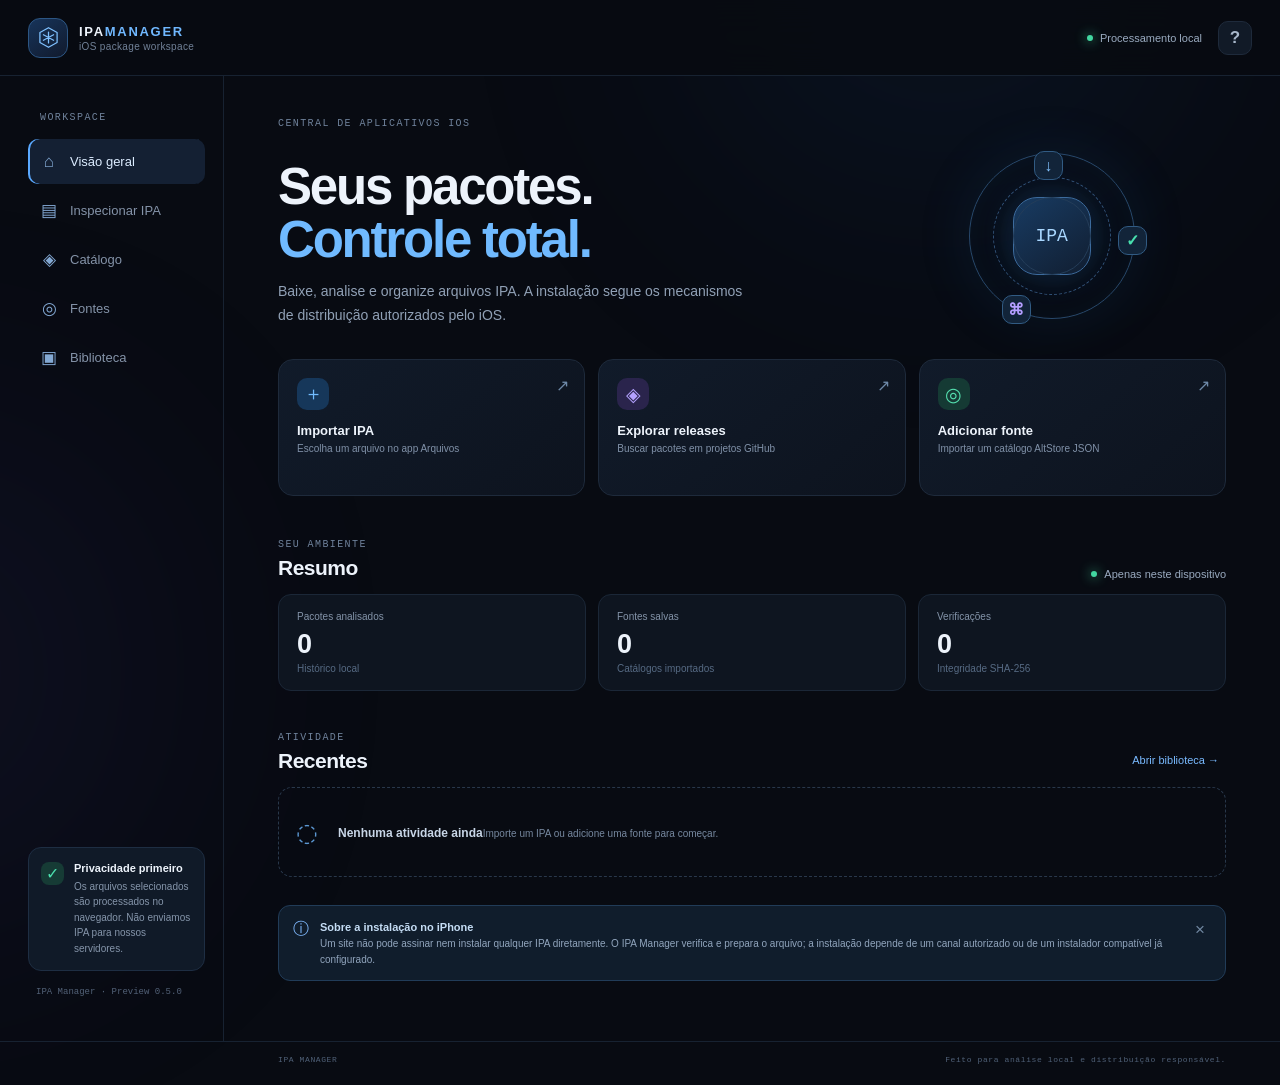
==== commit 81432e84: "feat: add download progress interface" ====
--- a/index.html
+++ b/index.html
@@ -29,10 +29,15 @@
       <button class="nav-item" data-view="catalog"><span class="nav-icon">◈</span> Catálogo</button>
       <button class="nav-item" data-view="sources"><span class="nav-icon">◎</span> Fontes</button>
       <button class="nav-item" data-view="library"><span class="nav-icon">▣</span> Biblioteca</button>
-      <div class="sidebar-bottom"><div class="side-note"><span class="shield">✓</span><div><b>Privacidade primeiro</b><small>Os arquivos selecionados são processados no navegador. Não enviamos IPA para nossos servidores.</small></div></div><span class="version">IPA Manager · Preview 0.2.0</span></div>
+      <div class="sidebar-bottom"><div class="side-note"><span class="shield">✓</span><div><b>Privacidade primeiro</b><small>Os arquivos selecionados são processados no navegador. Não enviamos IPA para nossos servidores.</small></div></div><span class="version">IPA Manager · Preview 0.5.0</span></div>
     </aside>
 
     <section class="content">
+      <div class="download-panel hidden" id="downloadPanel" aria-live="polite">
+        <div class="download-panel-head"><div><strong id="downloadTitle">Download de pacote</strong><small id="downloadStatus">Aguardando uma transferência.</small></div><button class="text-button danger-text hidden" id="cancelDownload" type="button">Cancelar</button></div>
+        <progress id="downloadProgress" max="100" value="0" aria-label="Progresso do download"></progress>
+        <div class="download-panel-foot"><small id="downloadBytes">0 B</small><a id="directDownloadLink" class="text-button hidden" target="_blank" rel="noopener noreferrer">Abrir download direto ↗</a></div>
+      </div>
       <section class="view active" id="view-home">
         <div class="eyebrow">CENTRAL DE APLICATIVOS IOS</div>
         <div class="hero-row"><div><h1>Seus pacotes.<br><em>Controle total.</em></h1><p class="hero-copy">Baixe, analise e organize arquivos IPA. A instalação segue os mecanismos de distribuição autorizados pelo iOS.</p></div><div class="hero-orbit" aria-hidden="true"><div class="orbit-ring"></div><div class="orbit-core">IPA</div><span class="orbit-node node-one">↓</span><span class="orbit-node node-two">✓</span><span class="orbit-node node-three">⌘</span></div></div>
@@ -125,6 +130,7 @@
   <dialog id="entryDialog" class="modal"><form method="dialog"><div class="modal-head"><div><span class="eyebrow">ARQUIVO DO IPA</span><h2 id="entryTitle">Detalhes do arquivo</h2></div><button class="icon-button" aria-label="Fechar">×</button></div><div id="entryDetails" class="modal-body"></div><div class="modal-actions"><button class="secondary-button" value="cancel">Fechar</button><button type="button" class="primary-button" id="downloadEntry">Exportar arquivo</button><button type="button" class="primary-button hidden" id="shareEntry">Compartilhar</button></div></form></dialog>
   <footer class="footer"><span>IPA MANAGER</span><span>Feito para análise local e distribuição responsável.</span></footer>
   <script src="zip-engine.js" defer></script>
+  <script src="download-engine.js" defer></script>
   <script src="feature-flags.js" defer></script>
   <script src="app.js" defer></script>
 </body>
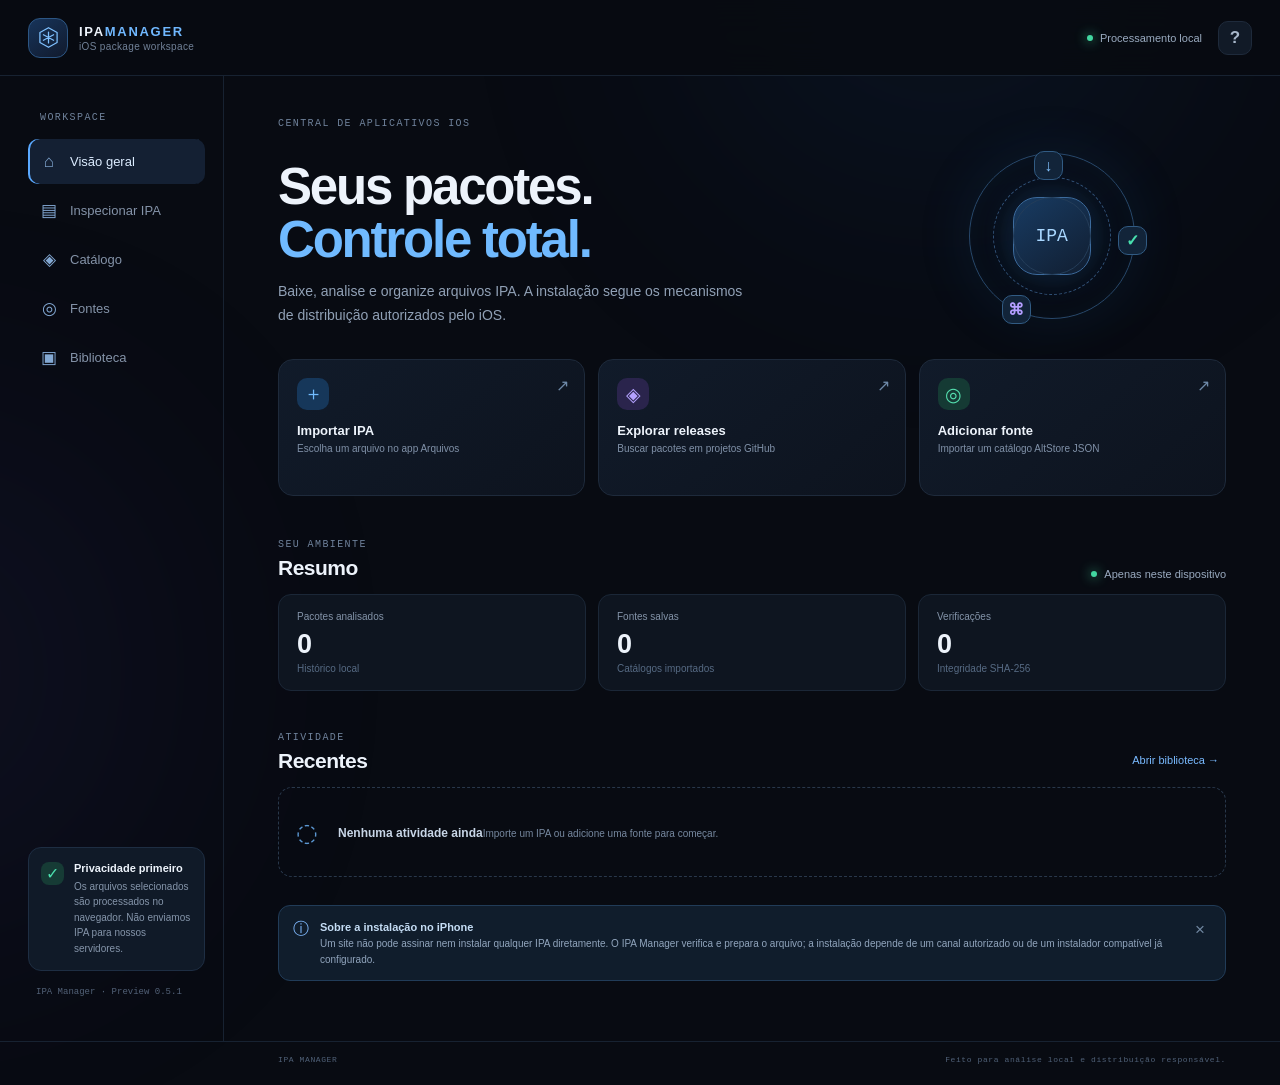
==== commit 7b9b6d32: "fix: surface download fallback and file import on iPhone" ====
--- a/index.html
+++ b/index.html
@@ -29,14 +29,17 @@
       <button class="nav-item" data-view="catalog"><span class="nav-icon">◈</span> Catálogo</button>
       <button class="nav-item" data-view="sources"><span class="nav-icon">◎</span> Fontes</button>
       <button class="nav-item" data-view="library"><span class="nav-icon">▣</span> Biblioteca</button>
-      <div class="sidebar-bottom"><div class="side-note"><span class="shield">✓</span><div><b>Privacidade primeiro</b><small>Os arquivos selecionados são processados no navegador. Não enviamos IPA para nossos servidores.</small></div></div><span class="version">IPA Manager · Preview 0.5.0</span></div>
+      <div class="sidebar-bottom"><div class="side-note"><span class="shield">✓</span><div><b>Privacidade primeiro</b><small>Os arquivos selecionados são processados no navegador. Não enviamos IPA para nossos servidores.</small></div></div><span class="version">IPA Manager · Preview 0.5.1</span></div>
     </aside>
 
     <section class="content">
       <div class="download-panel hidden" id="downloadPanel" aria-live="polite">
         <div class="download-panel-head"><div><strong id="downloadTitle">Download de pacote</strong><small id="downloadStatus">Aguardando uma transferência.</small></div><button class="text-button danger-text hidden" id="cancelDownload" type="button">Cancelar</button></div>
         <progress id="downloadProgress" max="100" value="0" aria-label="Progresso do download"></progress>
-        <div class="download-panel-foot"><small id="downloadBytes">0 B</small><a id="directDownloadLink" class="text-button hidden" target="_blank" rel="noopener noreferrer">Abrir download direto ↗</a></div>
+        <div class="download-panel-actions"><button class="secondary-button hidden" id="saveDownloadedFile" type="button">Salvar em Arquivos</button><button class="primary-button hidden" id="shareDownloadedFile" type="button">Compartilhar</button></div>
+        <div class="download-panel-foot"><small id="downloadBytes">0 B</small><a id="directDownloadLink" class="text-button hidden" target="_blank" rel="noopener noreferrer">Baixar pelo Safari ↗</a></div>
+        <p class="download-tip">O Safari pode baixar o IPA mesmo quando o servidor bloqueia a leitura por JavaScript. Após salvar, importe-o pelo app Arquivos para analisar.</p>
+        <button class="secondary-button" id="importDownloadedFile" type="button">Importar IPA salvo</button>
       </div>
       <section class="view active" id="view-home">
         <div class="eyebrow">CENTRAL DE APLICATIVOS IOS</div>
--- a/styles.css
+++ b/styles.css
@@ -55,3 +55,41 @@
 .install-footnote b{color:#b8cee4}
 .install-footnote strong{color:#c5d8ea}
 @media(max-width:650px){.install-assist{padding:13px}.install-assist-heading{align-items:flex-start;flex-direction:column}.install-state{white-space:normal}.install-option>button{width:100%}.installer-links{flex-direction:column;gap:8px}}
+
+
+/* Remote download manager */
+.download-panel {
+  display: grid;
+  gap: 10px;
+  margin: 0 0 18px;
+  padding: 14px 16px;
+  border: 1px solid rgba(84, 169, 255, .28);
+  border-radius: 14px;
+  background: linear-gradient(135deg, rgba(20, 43, 68, .9), rgba(12, 22, 36, .92));
+}
+.download-panel.hidden { display: none; }
+.download-panel-head,
+.download-panel-foot {
+  display: flex;
+  align-items: center;
+  justify-content: space-between;
+  gap: 12px;
+}
+.download-panel-head > div { display: grid; gap: 4px; min-width: 0; }
+.download-panel-head strong { color: #e7f2ff; font-size: 13px; }
+.download-panel-head small,
+.download-panel-foot small { color: #91a7bd; font-size: 11px; overflow-wrap: anywhere; }
+.download-panel progress { width: 100%; height: 7px; accent-color: #54a9ff; }
+.download-panel-foot a { color: #82c2ff; text-decoration: none; font-size: 11px; }
+.asset-actions { display: flex; flex-wrap: wrap; align-items: center; gap: 8px; }
+.asset-actions a { color: #82c2ff; font-size: 10px; text-decoration: none; white-space: nowrap; }
+.asset-actions .secondary-button { white-space: nowrap; }
+@media (max-width: 640px) {
+  .download-panel { padding: 12px; }
+  .asset-actions { width: 100%; }
+  .asset-actions .secondary-button { min-height: 36px; }
+}
+
+.download-panel-actions { display: flex; flex-wrap: wrap; gap: 8px; }
+.download-panel-actions button { min-width: 132px; }
+@media (max-width: 420px) { .download-panel-actions button { flex: 1 1 100%; } }
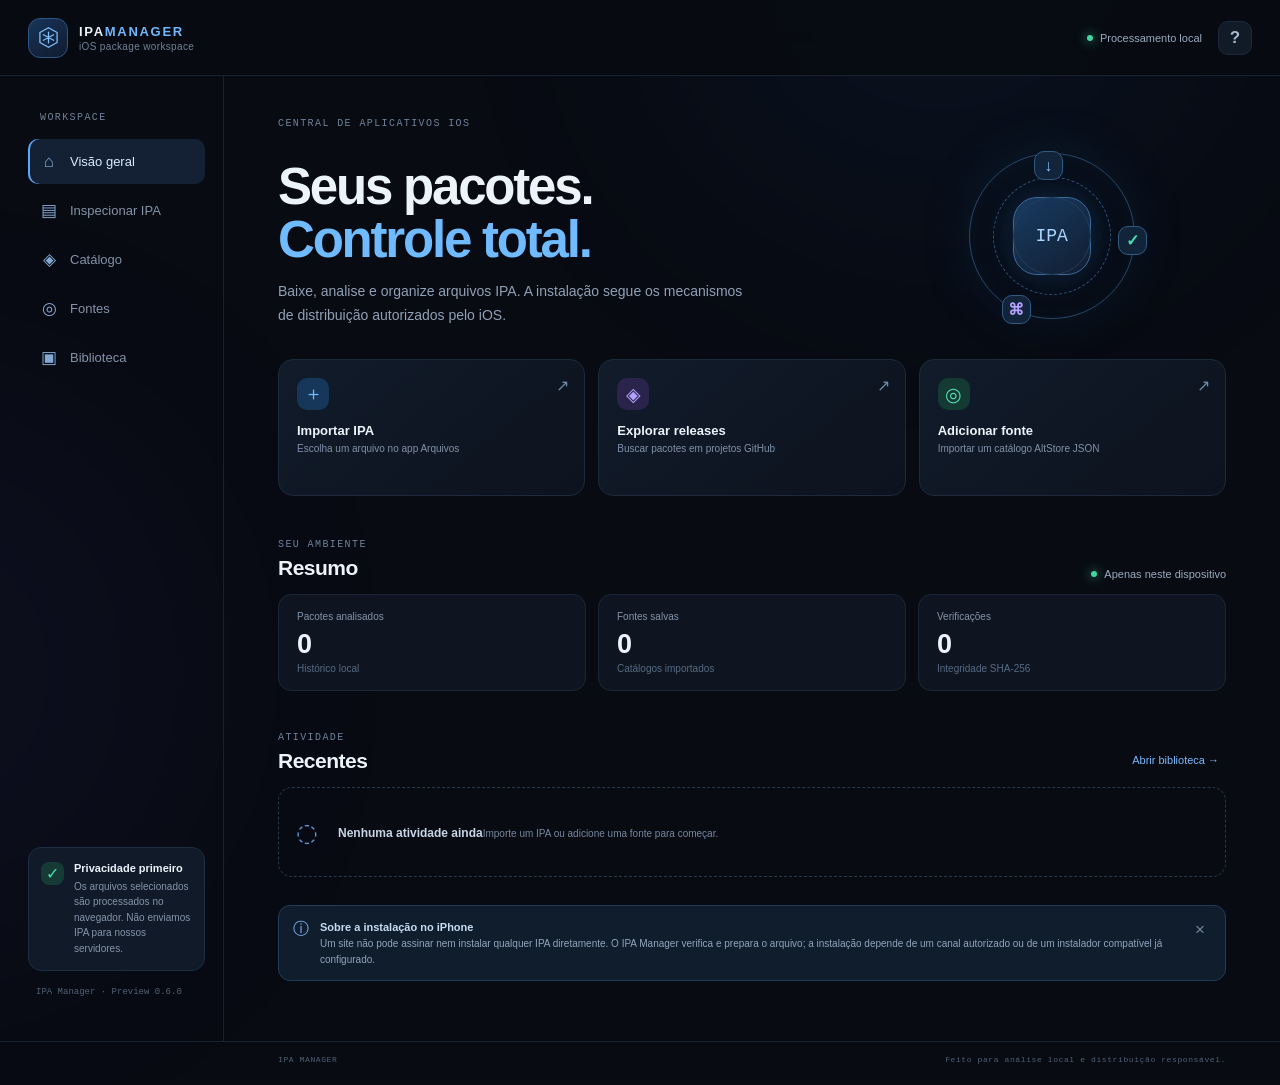
==== commit bd89bb5b: "ui: add signature diagnostic card for imported IPA" ====
--- a/index.html
+++ b/index.html
@@ -29,7 +29,7 @@
       <button class="nav-item" data-view="catalog"><span class="nav-icon">◈</span> Catálogo</button>
       <button class="nav-item" data-view="sources"><span class="nav-icon">◎</span> Fontes</button>
       <button class="nav-item" data-view="library"><span class="nav-icon">▣</span> Biblioteca</button>
-      <div class="sidebar-bottom"><div class="side-note"><span class="shield">✓</span><div><b>Privacidade primeiro</b><small>Os arquivos selecionados são processados no navegador. Não enviamos IPA para nossos servidores.</small></div></div><span class="version">IPA Manager · Preview 0.5.1</span></div>
+      <div class="sidebar-bottom"><div class="side-note"><span class="shield">✓</span><div><b>Privacidade primeiro</b><small>Os arquivos selecionados são processados no navegador. Não enviamos IPA para nossos servidores.</small></div></div><span class="version">IPA Manager · Preview 0.6.0</span></div>
     </aside>
 
     <section class="content">
@@ -89,6 +89,12 @@
           <div class="verify-row"><div><b>Integridade SHA-256</b><small>Calcule o hash completo do IPA e compare com um valor conhecido.</small></div><button class="secondary-button" id="hashButton">Calcular hash</button></div>
           <div class="hash-result hidden" id="hashResult"><span>SHA-256</span><code id="hashValue"></code><button class="text-button" id="copyHash">Copiar</button></div>
           <div class="signature-card" id="signatureCard"></div>
+          <section class="signature-card signature-audit hidden" id="signatureAuditPanel" aria-labelledby="signatureAuditHeading">
+            <div class="signature-audit-heading"><div><strong id="signatureAuditHeading">Integridade da assinatura do executável</strong><small>Auditoria local de páginas Mach-O / CodeDirectory</small></div><button id="verifySignature" type="button" class="secondary-button">Verificar integridade do executável</button></div>
+            <p class="signature-audit-status" id="signatureAuditStatus" role="status">Aguardando verificação</p>
+            <div id="signatureAuditResults"></div>
+            <p class="signature-disclaimer">Não substitui validação de CMS, certificados Apple, perfis ou verificação pelo iOS. Hashes conferindo não provam que um IPA pode ser instalado.</p>
+          </section>
         </div>
         <div class="section-heading"><div><span class="eyebrow">RECURSOS</span><h2>O que a análise consegue confirmar</h2></div></div>
         <div class="capability-grid"><div><span>01</span><b>Estrutura ZIP</b><small>Diretórios, caminhos, tamanhos e métodos de compressão.</small></div><div><span>02</span><b>Metadados</b><small>Bundle ID, versão, nome e versão mínima do iOS.</small></div><div><span>03</span><b>Indicadores</b><small>Presença de arquivos de assinatura e perfil de provisionamento.</small></div><div><span>04</span><b>Integridade</b><small>SHA-256 e CRC dos arquivos que forem lidos.</small></div></div>
@@ -134,6 +140,7 @@
   <footer class="footer"><span>IPA MANAGER</span><span>Feito para análise local e distribuição responsável.</span></footer>
   <script src="zip-engine.js" defer></script>
   <script src="download-engine.js" defer></script>
+  <script src="signature-engine.js" defer></script>
   <script src="feature-flags.js" defer></script>
   <script src="app.js" defer></script>
 </body>
--- a/styles.css
+++ b/styles.css
@@ -93,3 +93,10 @@
 .download-panel-actions { display: flex; flex-wrap: wrap; gap: 8px; }
 .download-panel-actions button { min-width: 132px; }
 @media (max-width: 420px) { .download-panel-actions button { flex: 1 1 100%; } }
+
+/* Preview 0.5.1: reliable native browser downloads on iOS. */
+.direct-download-link { display:inline-flex; align-items:center; justify-content:center; text-decoration:none; white-space:nowrap; }
+.download-tip { color:#91a7bd; font-size:11px; line-height:1.5; margin:0; }
+.download-panel { scroll-margin-top:20px; }
+.asset-actions > a.primary-button { color:#e7f2ff; }
+@media (max-width:640px) { .direct-download-link { min-height:38px; } .asset-actions > button { white-space:normal; } }
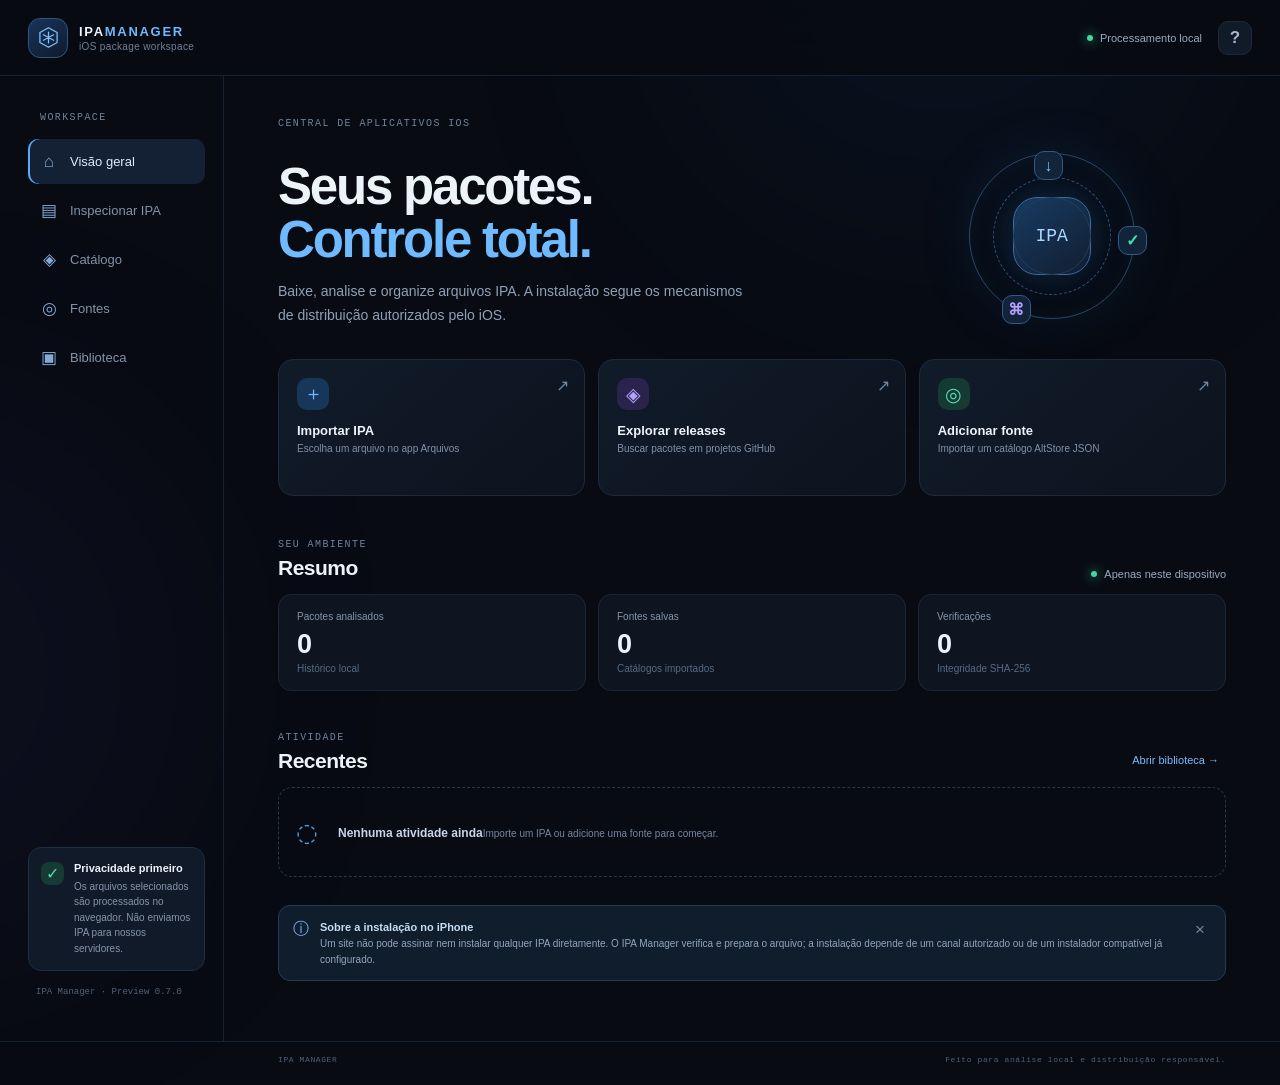
==== commit b381a733: "ui: add provisioning inspector and sanitized JSON report" ====
--- a/index.html
+++ b/index.html
@@ -29,7 +29,7 @@
       <button class="nav-item" data-view="catalog"><span class="nav-icon">◈</span> Catálogo</button>
       <button class="nav-item" data-view="sources"><span class="nav-icon">◎</span> Fontes</button>
       <button class="nav-item" data-view="library"><span class="nav-icon">▣</span> Biblioteca</button>
-      <div class="sidebar-bottom"><div class="side-note"><span class="shield">✓</span><div><b>Privacidade primeiro</b><small>Os arquivos selecionados são processados no navegador. Não enviamos IPA para nossos servidores.</small></div></div><span class="version">IPA Manager · Preview 0.6.0</span></div>
+      <div class="sidebar-bottom"><div class="side-note"><span class="shield">✓</span><div><b>Privacidade primeiro</b><small>Os arquivos selecionados são processados no navegador. Não enviamos IPA para nossos servidores.</small></div></div><span class="version">IPA Manager · Preview 0.7.0</span></div>
     </aside>
 
     <section class="content">
@@ -95,6 +95,16 @@
             <div id="signatureAuditResults"></div>
             <p class="signature-disclaimer">Não substitui validação de CMS, certificados Apple, perfis ou verificação pelo iOS. Hashes conferindo não provam que um IPA pode ser instalado.</p>
           </section>
+          <section class="signature-card provisioning-panel hidden" id="provisioningPanel" aria-labelledby="provisioningHeading">
+            <div class="signature-audit-heading">
+              <div><strong id="provisioningHeading">Diagnóstico de provisionamento</strong><small>Leitura local do embedded.mobileprovision, sem envio ao servidor</small></div>
+              <button class="secondary-button" id="inspectProvisioning" type="button">Analisar perfil de provisionamento</button>
+            </div>
+            <p class="signature-audit-status" id="provisioningStatus" role="status">Aguardando arquivo IPA.</p>
+            <div id="provisioningResults"></div>
+            <div class="file-actions"><button class="secondary-button hidden" id="provisioningExport" type="button">Exportar relatório JSON</button></div>
+            <p class="signature-disclaimer">Não verifica CMS nem certificados; não solicita UDID e não conclui se um app pode ser instalado. Um perfil ausente ou com metadados coerentes não comprova elegibilidade.</p>
+          </section>
         </div>
         <div class="section-heading"><div><span class="eyebrow">RECURSOS</span><h2>O que a análise consegue confirmar</h2></div></div>
         <div class="capability-grid"><div><span>01</span><b>Estrutura ZIP</b><small>Diretórios, caminhos, tamanhos e métodos de compressão.</small></div><div><span>02</span><b>Metadados</b><small>Bundle ID, versão, nome e versão mínima do iOS.</small></div><div><span>03</span><b>Indicadores</b><small>Presença de arquivos de assinatura e perfil de provisionamento.</small></div><div><span>04</span><b>Integridade</b><small>SHA-256 e CRC dos arquivos que forem lidos.</small></div></div>
@@ -141,6 +151,7 @@
   <script src="zip-engine.js" defer></script>
   <script src="download-engine.js" defer></script>
   <script src="signature-engine.js" defer></script>
+  <script src="provisioning-engine.js" defer></script>
   <script src="feature-flags.js" defer></script>
   <script src="app.js" defer></script>
 </body>
--- a/styles.css
+++ b/styles.css
@@ -100,3 +100,20 @@
 .download-panel { scroll-margin-top:20px; }
 .asset-actions > a.primary-button { color:#e7f2ff; }
 @media (max-width:640px) { .direct-download-link { min-height:38px; } .asset-actions > button { white-space:normal; } }
+
+/* Executable CodeDirectory audit */
+.signature-audit { display: grid; gap: 12px; }
+.signature-audit.hidden { display: none; }
+.signature-audit-heading { display:flex; flex-wrap:wrap; align-items:center; justify-content:space-between; gap:12px; }
+.signature-audit-heading > div { display:grid; gap:4px; }
+.signature-audit-heading strong { font-size:13px; color:#e7f2ff; }
+.signature-audit-heading small { color:#91a7bd; font-size:11px; }
+.signature-audit-status { color:#d1e4fa; line-height:1.6; font-size:12px; margin:0; }
+.signature-disclaimer { color:#92a6bc; line-height:1.6; font-size:11px; margin:4px 0 0; }
+.signature-hash { word-break:break-all; font-family:monospace; font-size:10px; }
+#signatureAuditResults { display:grid; gap:6px; }
+@media(max-width:600px) {
+  .signature-audit-heading button { width:100%; }
+  .signature-audit .detail-line { gap:12px; flex-wrap:wrap; }
+  .signature-audit .detail-line b { overflow-wrap:anywhere; }
+}
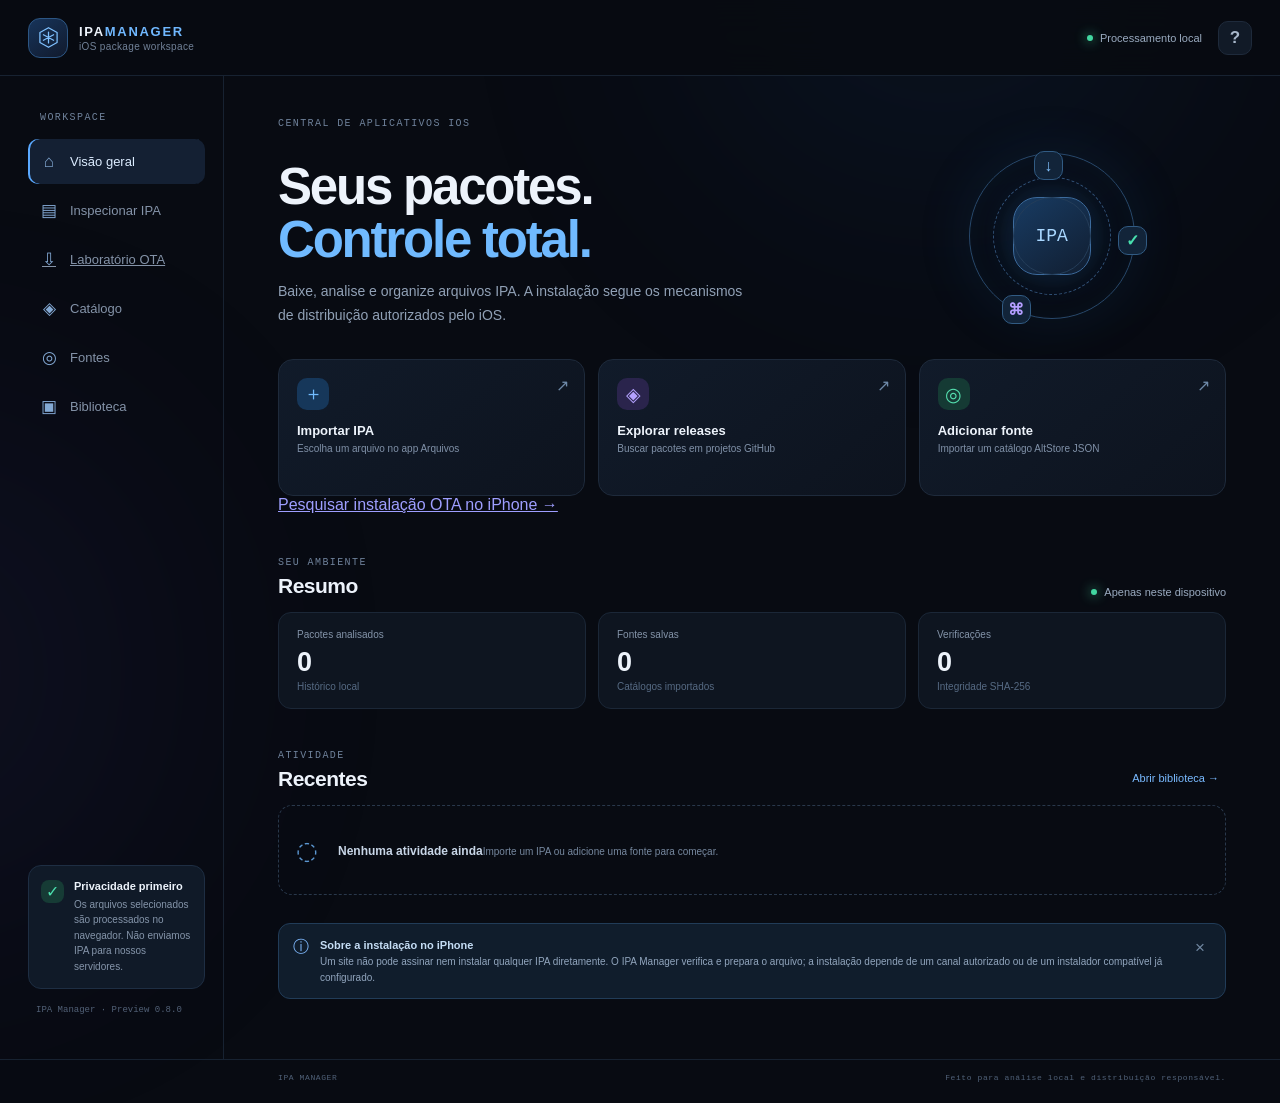
==== commit fd91f0c9: "feat: link OTA experiment from IPA Manager workspace" ====
--- a/index.html
+++ b/index.html
@@ -26,10 +26,11 @@
       <div class="nav-label">WORKSPACE</div>
       <button class="nav-item active" data-view="home"><span class="nav-icon">⌂</span> Visão geral</button>
       <button class="nav-item" data-view="inspect"><span class="nav-icon">▤</span> Inspecionar IPA</button>
+      <a class="nav-item ota-nav" href="./ota-lab.html"><span class="nav-icon">⇩</span> Laboratório OTA</a>
       <button class="nav-item" data-view="catalog"><span class="nav-icon">◈</span> Catálogo</button>
       <button class="nav-item" data-view="sources"><span class="nav-icon">◎</span> Fontes</button>
       <button class="nav-item" data-view="library"><span class="nav-icon">▣</span> Biblioteca</button>
-      <div class="sidebar-bottom"><div class="side-note"><span class="shield">✓</span><div><b>Privacidade primeiro</b><small>Os arquivos selecionados são processados no navegador. Não enviamos IPA para nossos servidores.</small></div></div><span class="version">IPA Manager · Preview 0.7.0</span></div>
+      <div class="sidebar-bottom"><div class="side-note"><span class="shield">✓</span><div><b>Privacidade primeiro</b><small>Os arquivos selecionados são processados no navegador. Não enviamos IPA para nossos servidores.</small></div></div><span class="version">IPA Manager · Preview 0.8.0</span></div>
     </aside>
 
     <section class="content">
@@ -49,6 +50,7 @@
           <button class="action-card" data-goto="catalog"><span class="action-symbol violet">◈</span><b>Explorar releases</b><small>Buscar pacotes em projetos GitHub</small><span class="card-arrow">↗</span></button>
           <button class="action-card" data-goto="sources"><span class="action-symbol green">◎</span><b>Adicionar fonte</b><small>Importar um catálogo AltStore JSON</small><span class="card-arrow">↗</span></button>
         </div>
+        <a class="ota-home-link" href="./ota-lab.html">Pesquisar instalação OTA no iPhone →</a>
         <div class="section-heading"><div><span class="eyebrow">SEU AMBIENTE</span><h2>Resumo</h2></div><span class="local-tag"><i></i> Apenas neste dispositivo</span></div>
         <div class="stats-grid"><div class="stat-card"><span>Pacotes analisados</span><b id="statInspected">0</b><small>Histórico local</small></div><div class="stat-card"><span>Fontes salvas</span><b id="statSources">0</b><small>Catálogos importados</small></div><div class="stat-card"><span>Verificações</span><b id="statChecks">0</b><small>Integridade SHA-256</small></div></div>
         <div class="section-heading recent-heading"><div><span class="eyebrow">ATIVIDADE</span><h2>Recentes</h2></div><button class="text-button" data-goto="library">Abrir biblioteca →</button></div>
@@ -152,6 +154,7 @@
   <script src="download-engine.js" defer></script>
   <script src="signature-engine.js" defer></script>
   <script src="provisioning-engine.js" defer></script>
+  <script src="ota-engine.js" defer></script>
   <script src="feature-flags.js" defer></script>
   <script src="app.js" defer></script>
 </body>
--- a/styles.css
+++ b/styles.css
@@ -117,3 +117,14 @@
   .signature-audit .detail-line { gap:12px; flex-wrap:wrap; }
   .signature-audit .detail-line b { overflow-wrap:anywhere; }
 }
+
+/* Provisioning profile diagnostic, local-first and responsive */
+.provisioning-panel { display: grid; gap: 12px; }
+.provisioning-panel.hidden { display: none; }
+#provisioningResults { display: grid; gap: 7px; }
+.provisioning-warnings { margin: 6px 0 0; font-size: 11px; line-height: 1.55; color: #eac18d; overflow-wrap: anywhere; }
+.provisioning-panel .detail-line b { overflow-wrap:anywhere; text-align:right; }
+@media (max-width: 640px) {
+  .provisioning-panel .signature-audit-heading button { width:100%; }
+  .provisioning-panel .detail-line { align-items:start; gap:12px; }
+}
